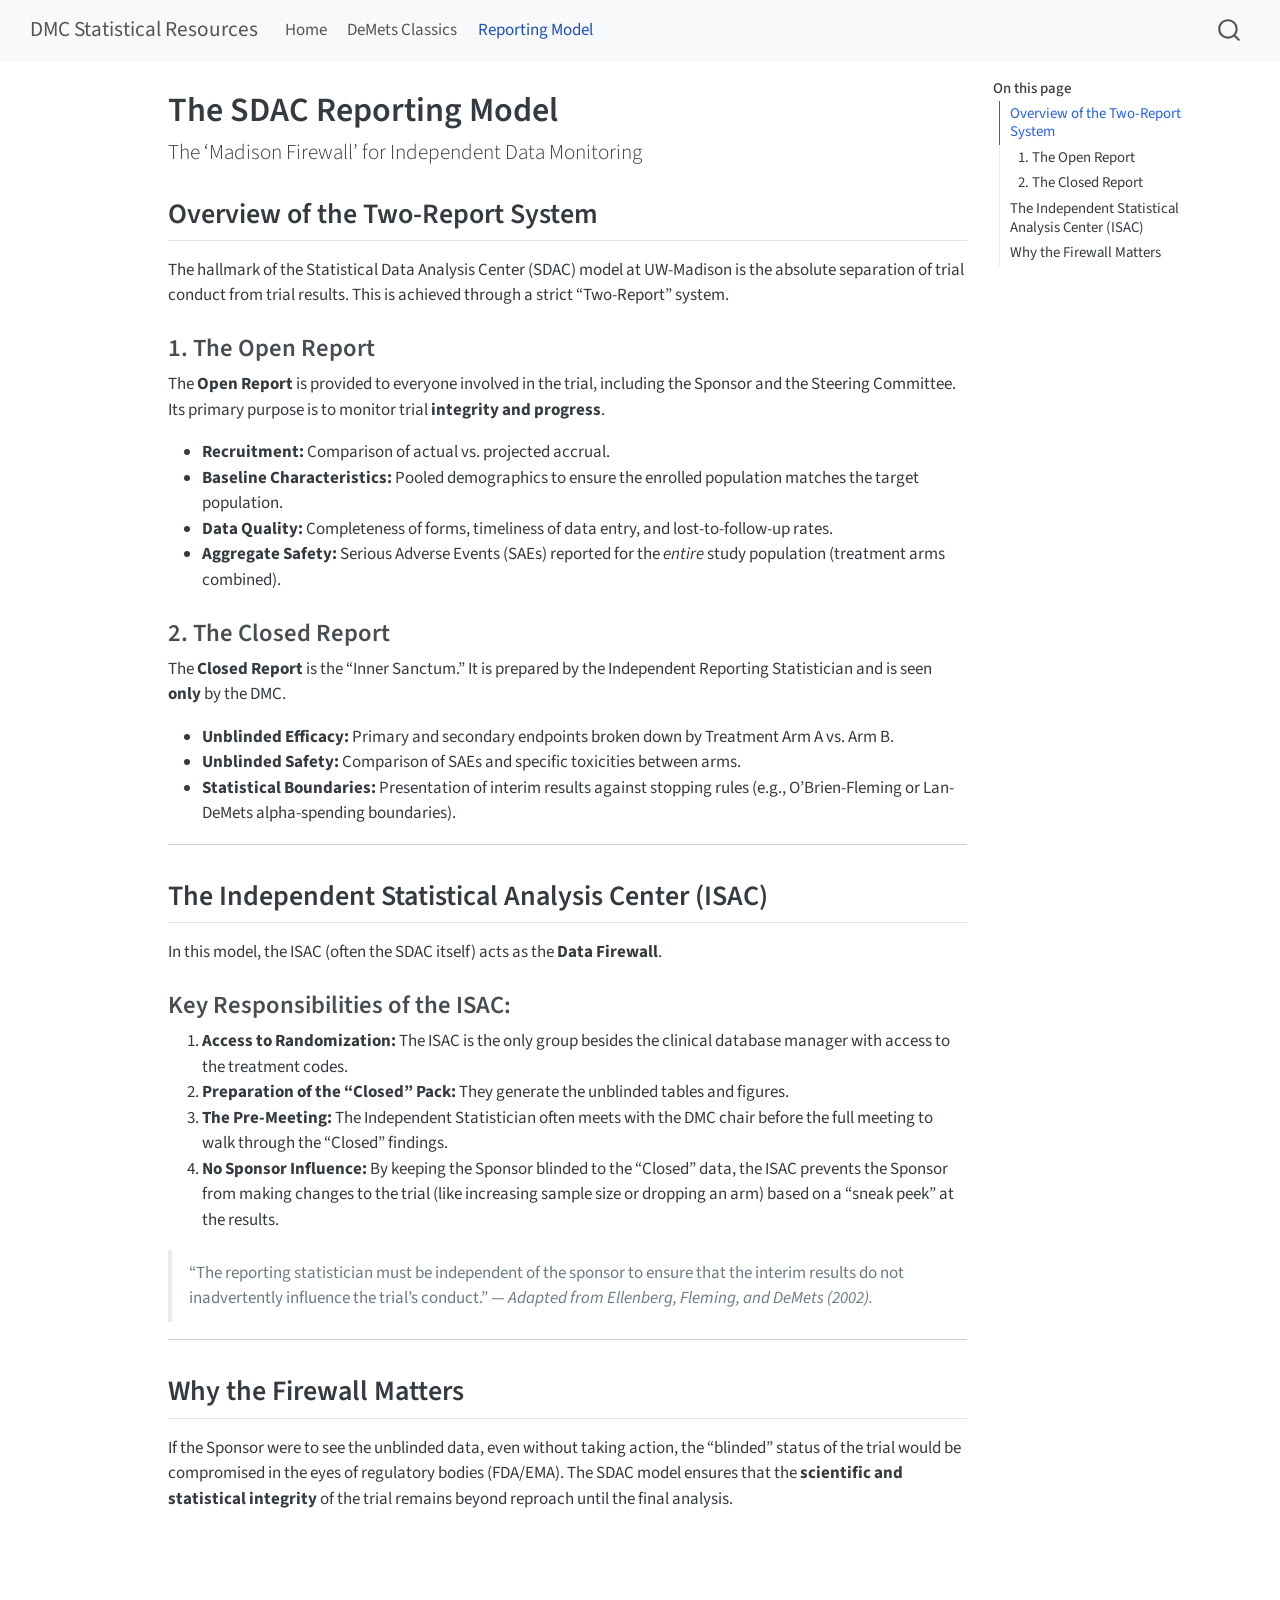
==== docs/sdac_reporting_model.html @ 87a15951 "Build website for GitHub Pages" ====
<!DOCTYPE html>
<html xmlns="http://www.w3.org/1999/xhtml" lang="en" xml:lang="en"><head>

<meta charset="utf-8">
<meta name="generator" content="quarto-1.5.57">

<meta name="viewport" content="width=device-width, initial-scale=1.0, user-scalable=yes">


<title>The SDAC Reporting Model – DMC Statistical Resources</title>
<style>
code{white-space: pre-wrap;}
span.smallcaps{font-variant: small-caps;}
div.columns{display: flex; gap: min(4vw, 1.5em);}
div.column{flex: auto; overflow-x: auto;}
div.hanging-indent{margin-left: 1.5em; text-indent: -1.5em;}
ul.task-list{list-style: none;}
ul.task-list li input[type="checkbox"] {
  width: 0.8em;
  margin: 0 0.8em 0.2em -1em; /* quarto-specific, see https://github.com/quarto-dev/quarto-cli/issues/4556 */ 
  vertical-align: middle;
}
</style>


<script src="site_libs/quarto-nav/quarto-nav.js"></script>
<script src="site_libs/quarto-nav/headroom.min.js"></script>
<script src="site_libs/clipboard/clipboard.min.js"></script>
<script src="site_libs/quarto-search/autocomplete.umd.js"></script>
<script src="site_libs/quarto-search/fuse.min.js"></script>
<script src="site_libs/quarto-search/quarto-search.js"></script>
<meta name="quarto:offset" content="./">
<script src="site_libs/quarto-html/quarto.js"></script>
<script src="site_libs/quarto-html/popper.min.js"></script>
<script src="site_libs/quarto-html/tippy.umd.min.js"></script>
<script src="site_libs/quarto-html/anchor.min.js"></script>
<link href="site_libs/quarto-html/tippy.css" rel="stylesheet">
<link href="site_libs/quarto-html/quarto-syntax-highlighting.css" rel="stylesheet" id="quarto-text-highlighting-styles">
<script src="site_libs/bootstrap/bootstrap.min.js"></script>
<link href="site_libs/bootstrap/bootstrap-icons.css" rel="stylesheet">
<link href="site_libs/bootstrap/bootstrap.min.css" rel="stylesheet" id="quarto-bootstrap" data-mode="light">
<script id="quarto-search-options" type="application/json">{
  "location": "navbar",
  "copy-button": false,
  "collapse-after": 3,
  "panel-placement": "end",
  "type": "overlay",
  "limit": 50,
  "keyboard-shortcut": [
    "f",
    "/",
    "s"
  ],
  "show-item-context": false,
  "language": {
    "search-no-results-text": "No results",
    "search-matching-documents-text": "matching documents",
    "search-copy-link-title": "Copy link to search",
    "search-hide-matches-text": "Hide additional matches",
    "search-more-match-text": "more match in this document",
    "search-more-matches-text": "more matches in this document",
    "search-clear-button-title": "Clear",
    "search-text-placeholder": "",
    "search-detached-cancel-button-title": "Cancel",
    "search-submit-button-title": "Submit",
    "search-label": "Search"
  }
}</script>


</head>

<body class="nav-fixed">

<div id="quarto-search-results"></div>
  <header id="quarto-header" class="headroom fixed-top">
    <nav class="navbar navbar-expand-lg " data-bs-theme="dark">
      <div class="navbar-container container-fluid">
      <div class="navbar-brand-container mx-auto">
    <a class="navbar-brand" href="./index.html">
    <span class="navbar-title">DMC Statistical Resources</span>
    </a>
  </div>
            <div id="quarto-search" class="" title="Search"></div>
          <button class="navbar-toggler" type="button" data-bs-toggle="collapse" data-bs-target="#navbarCollapse" aria-controls="navbarCollapse" role="menu" aria-expanded="false" aria-label="Toggle navigation" onclick="if (window.quartoToggleHeadroom) { window.quartoToggleHeadroom(); }">
  <span class="navbar-toggler-icon"></span>
</button>
          <div class="collapse navbar-collapse" id="navbarCollapse">
            <ul class="navbar-nav navbar-nav-scroll me-auto">
  <li class="nav-item">
    <a class="nav-link" href="./index.html"> 
<span class="menu-text">Home</span></a>
  </li>  
  <li class="nav-item">
    <a class="nav-link" href="./demets_classics.html"> 
<span class="menu-text">DeMets Classics</span></a>
  </li>  
  <li class="nav-item">
    <a class="nav-link active" href="./sdac_reporting_model.html" aria-current="page"> 
<span class="menu-text">Reporting Model</span></a>
  </li>  
</ul>
          </div> <!-- /navcollapse -->
            <div class="quarto-navbar-tools">
</div>
      </div> <!-- /container-fluid -->
    </nav>
</header>
<!-- content -->
<div id="quarto-content" class="quarto-container page-columns page-rows-contents page-layout-article page-navbar">
<!-- sidebar -->
<!-- margin-sidebar -->
    <div id="quarto-margin-sidebar" class="sidebar margin-sidebar">
        <nav id="TOC" role="doc-toc" class="toc-active">
    <h2 id="toc-title">On this page</h2>
   
  <ul>
  <li><a href="#overview-of-the-two-report-system" id="toc-overview-of-the-two-report-system" class="nav-link active" data-scroll-target="#overview-of-the-two-report-system">Overview of the Two-Report System</a>
  <ul class="collapse">
  <li><a href="#the-open-report" id="toc-the-open-report" class="nav-link" data-scroll-target="#the-open-report">1. The Open Report</a></li>
  <li><a href="#the-closed-report" id="toc-the-closed-report" class="nav-link" data-scroll-target="#the-closed-report">2. The Closed Report</a></li>
  </ul></li>
  <li><a href="#the-independent-statistical-analysis-center-isac" id="toc-the-independent-statistical-analysis-center-isac" class="nav-link" data-scroll-target="#the-independent-statistical-analysis-center-isac">The Independent Statistical Analysis Center (ISAC)</a>
  <ul class="collapse">
  <li><a href="#key-responsibilities-of-the-isac" id="toc-key-responsibilities-of-the-isac" class="nav-link" data-scroll-target="#key-responsibilities-of-the-isac">Key Responsibilities of the ISAC:</a></li>
  </ul></li>
  <li><a href="#why-the-firewall-matters" id="toc-why-the-firewall-matters" class="nav-link" data-scroll-target="#why-the-firewall-matters">Why the Firewall Matters</a></li>
  </ul>
</nav>
    </div>
<!-- main -->
<main class="content" id="quarto-document-content">

<header id="title-block-header" class="quarto-title-block default">
<div class="quarto-title">
<h1 class="title">The SDAC Reporting Model</h1>
<p class="subtitle lead">The ‘Madison Firewall’ for Independent Data Monitoring</p>
</div>



<div class="quarto-title-meta">

    
  
    
  </div>
  


</header>


<section id="overview-of-the-two-report-system" class="level2">
<h2 class="anchored" data-anchor-id="overview-of-the-two-report-system">Overview of the Two-Report System</h2>
<p>The hallmark of the Statistical Data Analysis Center (SDAC) model at UW-Madison is the absolute separation of trial conduct from trial results. This is achieved through a strict “Two-Report” system.</p>
<section id="the-open-report" class="level3">
<h3 class="anchored" data-anchor-id="the-open-report">1. The Open Report</h3>
<p>The <strong>Open Report</strong> is provided to everyone involved in the trial, including the Sponsor and the Steering Committee. Its primary purpose is to monitor trial <strong>integrity and progress</strong>.</p>
<ul>
<li><strong>Recruitment:</strong> Comparison of actual vs.&nbsp;projected accrual.</li>
<li><strong>Baseline Characteristics:</strong> Pooled demographics to ensure the enrolled population matches the target population.</li>
<li><strong>Data Quality:</strong> Completeness of forms, timeliness of data entry, and lost-to-follow-up rates.</li>
<li><strong>Aggregate Safety:</strong> Serious Adverse Events (SAEs) reported for the <em>entire</em> study population (treatment arms combined).</li>
</ul>
</section>
<section id="the-closed-report" class="level3">
<h3 class="anchored" data-anchor-id="the-closed-report">2. The Closed Report</h3>
<p>The <strong>Closed Report</strong> is the “Inner Sanctum.” It is prepared by the Independent Reporting Statistician and is seen <strong>only</strong> by the DMC.</p>
<ul>
<li><strong>Unblinded Efficacy:</strong> Primary and secondary endpoints broken down by Treatment Arm A vs.&nbsp;Arm B.</li>
<li><strong>Unblinded Safety:</strong> Comparison of SAEs and specific toxicities between arms.</li>
<li><strong>Statistical Boundaries:</strong> Presentation of interim results against stopping rules (e.g., O’Brien-Fleming or Lan-DeMets alpha-spending boundaries).</li>
</ul>
<hr>
</section>
</section>
<section id="the-independent-statistical-analysis-center-isac" class="level2">
<h2 class="anchored" data-anchor-id="the-independent-statistical-analysis-center-isac">The Independent Statistical Analysis Center (ISAC)</h2>
<p>In this model, the ISAC (often the SDAC itself) acts as the <strong>Data Firewall</strong>.</p>
<section id="key-responsibilities-of-the-isac" class="level3">
<h3 class="anchored" data-anchor-id="key-responsibilities-of-the-isac">Key Responsibilities of the ISAC:</h3>
<ol type="1">
<li><strong>Access to Randomization:</strong> The ISAC is the only group besides the clinical database manager with access to the treatment codes.</li>
<li><strong>Preparation of the “Closed” Pack:</strong> They generate the unblinded tables and figures.</li>
<li><strong>The Pre-Meeting:</strong> The Independent Statistician often meets with the DMC chair before the full meeting to walk through the “Closed” findings.</li>
<li><strong>No Sponsor Influence:</strong> By keeping the Sponsor blinded to the “Closed” data, the ISAC prevents the Sponsor from making changes to the trial (like increasing sample size or dropping an arm) based on a “sneak peek” at the results.</li>
</ol>
<blockquote class="blockquote">
<p>“The reporting statistician must be independent of the sponsor to ensure that the interim results do not inadvertently influence the trial’s conduct.” — <em>Adapted from Ellenberg, Fleming, and DeMets (2002).</em></p>
</blockquote>
<hr>
</section>
</section>
<section id="why-the-firewall-matters" class="level2">
<h2 class="anchored" data-anchor-id="why-the-firewall-matters">Why the Firewall Matters</h2>
<p>If the Sponsor were to see the unblinded data, even without taking action, the “blinded” status of the trial would be compromised in the eyes of regulatory bodies (FDA/EMA). The SDAC model ensures that the <strong>scientific and statistical integrity</strong> of the trial remains beyond reproach until the final analysis.</p>


</section>

</main> <!-- /main -->
<script id="quarto-html-after-body" type="application/javascript">
window.document.addEventListener("DOMContentLoaded", function (event) {
  const toggleBodyColorMode = (bsSheetEl) => {
    const mode = bsSheetEl.getAttribute("data-mode");
    const bodyEl = window.document.querySelector("body");
    if (mode === "dark") {
      bodyEl.classList.add("quarto-dark");
      bodyEl.classList.remove("quarto-light");
    } else {
      bodyEl.classList.add("quarto-light");
      bodyEl.classList.remove("quarto-dark");
    }
  }
  const toggleBodyColorPrimary = () => {
    const bsSheetEl = window.document.querySelector("link#quarto-bootstrap");
    if (bsSheetEl) {
      toggleBodyColorMode(bsSheetEl);
    }
  }
  toggleBodyColorPrimary();  
  const icon = "";
  const anchorJS = new window.AnchorJS();
  anchorJS.options = {
    placement: 'right',
    icon: icon
  };
  anchorJS.add('.anchored');
  const isCodeAnnotation = (el) => {
    for (const clz of el.classList) {
      if (clz.startsWith('code-annotation-')) {                     
        return true;
      }
    }
    return false;
  }
  const onCopySuccess = function(e) {
    // button target
    const button = e.trigger;
    // don't keep focus
    button.blur();
    // flash "checked"
    button.classList.add('code-copy-button-checked');
    var currentTitle = button.getAttribute("title");
    button.setAttribute("title", "Copied!");
    let tooltip;
    if (window.bootstrap) {
      button.setAttribute("data-bs-toggle", "tooltip");
      button.setAttribute("data-bs-placement", "left");
      button.setAttribute("data-bs-title", "Copied!");
      tooltip = new bootstrap.Tooltip(button, 
        { trigger: "manual", 
          customClass: "code-copy-button-tooltip",
          offset: [0, -8]});
      tooltip.show();    
    }
    setTimeout(function() {
      if (tooltip) {
        tooltip.hide();
        button.removeAttribute("data-bs-title");
        button.removeAttribute("data-bs-toggle");
        button.removeAttribute("data-bs-placement");
      }
      button.setAttribute("title", currentTitle);
      button.classList.remove('code-copy-button-checked');
    }, 1000);
    // clear code selection
    e.clearSelection();
  }
  const getTextToCopy = function(trigger) {
      const codeEl = trigger.previousElementSibling.cloneNode(true);
      for (const childEl of codeEl.children) {
        if (isCodeAnnotation(childEl)) {
          childEl.remove();
        }
      }
      return codeEl.innerText;
  }
  const clipboard = new window.ClipboardJS('.code-copy-button:not([data-in-quarto-modal])', {
    text: getTextToCopy
  });
  clipboard.on('success', onCopySuccess);
  if (window.document.getElementById('quarto-embedded-source-code-modal')) {
    // For code content inside modals, clipBoardJS needs to be initialized with a container option
    // TODO: Check when it could be a function (https://github.com/zenorocha/clipboard.js/issues/860)
    const clipboardModal = new window.ClipboardJS('.code-copy-button[data-in-quarto-modal]', {
      text: getTextToCopy,
      container: window.document.getElementById('quarto-embedded-source-code-modal')
    });
    clipboardModal.on('success', onCopySuccess);
  }
    var localhostRegex = new RegExp(/^(?:http|https):\/\/localhost\:?[0-9]*\//);
    var mailtoRegex = new RegExp(/^mailto:/);
      var filterRegex = new RegExp('/' + window.location.host + '/');
    var isInternal = (href) => {
        return filterRegex.test(href) || localhostRegex.test(href) || mailtoRegex.test(href);
    }
    // Inspect non-navigation links and adorn them if external
 	var links = window.document.querySelectorAll('a[href]:not(.nav-link):not(.navbar-brand):not(.toc-action):not(.sidebar-link):not(.sidebar-item-toggle):not(.pagination-link):not(.no-external):not([aria-hidden]):not(.dropdown-item):not(.quarto-navigation-tool):not(.about-link)');
    for (var i=0; i<links.length; i++) {
      const link = links[i];
      if (!isInternal(link.href)) {
        // undo the damage that might have been done by quarto-nav.js in the case of
        // links that we want to consider external
        if (link.dataset.originalHref !== undefined) {
          link.href = link.dataset.originalHref;
        }
      }
    }
  function tippyHover(el, contentFn, onTriggerFn, onUntriggerFn) {
    const config = {
      allowHTML: true,
      maxWidth: 500,
      delay: 100,
      arrow: false,
      appendTo: function(el) {
          return el.parentElement;
      },
      interactive: true,
      interactiveBorder: 10,
      theme: 'quarto',
      placement: 'bottom-start',
    };
    if (contentFn) {
      config.content = contentFn;
    }
    if (onTriggerFn) {
      config.onTrigger = onTriggerFn;
    }
    if (onUntriggerFn) {
      config.onUntrigger = onUntriggerFn;
    }
    window.tippy(el, config); 
  }
  const noterefs = window.document.querySelectorAll('a[role="doc-noteref"]');
  for (var i=0; i<noterefs.length; i++) {
    const ref = noterefs[i];
    tippyHover(ref, function() {
      // use id or data attribute instead here
      let href = ref.getAttribute('data-footnote-href') || ref.getAttribute('href');
      try { href = new URL(href).hash; } catch {}
      const id = href.replace(/^#\/?/, "");
      const note = window.document.getElementById(id);
      if (note) {
        return note.innerHTML;
      } else {
        return "";
      }
    });
  }
  const xrefs = window.document.querySelectorAll('a.quarto-xref');
  const processXRef = (id, note) => {
    // Strip column container classes
    const stripColumnClz = (el) => {
      el.classList.remove("page-full", "page-columns");
      if (el.children) {
        for (const child of el.children) {
          stripColumnClz(child);
        }
      }
    }
    stripColumnClz(note)
    if (id === null || id.startsWith('sec-')) {
      // Special case sections, only their first couple elements
      const container = document.createElement("div");
      if (note.children && note.children.length > 2) {
        container.appendChild(note.children[0].cloneNode(true));
        for (let i = 1; i < note.children.length; i++) {
          const child = note.children[i];
          if (child.tagName === "P" && child.innerText === "") {
            continue;
          } else {
            container.appendChild(child.cloneNode(true));
            break;
          }
        }
        if (window.Quarto?.typesetMath) {
          window.Quarto.typesetMath(container);
        }
        return container.innerHTML
      } else {
        if (window.Quarto?.typesetMath) {
          window.Quarto.typesetMath(note);
        }
        return note.innerHTML;
      }
    } else {
      // Remove any anchor links if they are present
      const anchorLink = note.querySelector('a.anchorjs-link');
      if (anchorLink) {
        anchorLink.remove();
      }
      if (window.Quarto?.typesetMath) {
        window.Quarto.typesetMath(note);
      }
      // TODO in 1.5, we should make sure this works without a callout special case
      if (note.classList.contains("callout")) {
        return note.outerHTML;
      } else {
        return note.innerHTML;
      }
    }
  }
  for (var i=0; i<xrefs.length; i++) {
    const xref = xrefs[i];
    tippyHover(xref, undefined, function(instance) {
      instance.disable();
      let url = xref.getAttribute('href');
      let hash = undefined; 
      if (url.startsWith('#')) {
        hash = url;
      } else {
        try { hash = new URL(url).hash; } catch {}
      }
      if (hash) {
        const id = hash.replace(/^#\/?/, "");
        const note = window.document.getElementById(id);
        if (note !== null) {
          try {
            const html = processXRef(id, note.cloneNode(true));
            instance.setContent(html);
          } finally {
            instance.enable();
            instance.show();
          }
        } else {
          // See if we can fetch this
          fetch(url.split('#')[0])
          .then(res => res.text())
          .then(html => {
            const parser = new DOMParser();
            const htmlDoc = parser.parseFromString(html, "text/html");
            const note = htmlDoc.getElementById(id);
            if (note !== null) {
              const html = processXRef(id, note);
              instance.setContent(html);
            } 
          }).finally(() => {
            instance.enable();
            instance.show();
          });
        }
      } else {
        // See if we can fetch a full url (with no hash to target)
        // This is a special case and we should probably do some content thinning / targeting
        fetch(url)
        .then(res => res.text())
        .then(html => {
          const parser = new DOMParser();
          const htmlDoc = parser.parseFromString(html, "text/html");
          const note = htmlDoc.querySelector('main.content');
          if (note !== null) {
            // This should only happen for chapter cross references
            // (since there is no id in the URL)
            // remove the first header
            if (note.children.length > 0 && note.children[0].tagName === "HEADER") {
              note.children[0].remove();
            }
            const html = processXRef(null, note);
            instance.setContent(html);
          } 
        }).finally(() => {
          instance.enable();
          instance.show();
        });
      }
    }, function(instance) {
    });
  }
      let selectedAnnoteEl;
      const selectorForAnnotation = ( cell, annotation) => {
        let cellAttr = 'data-code-cell="' + cell + '"';
        let lineAttr = 'data-code-annotation="' +  annotation + '"';
        const selector = 'span[' + cellAttr + '][' + lineAttr + ']';
        return selector;
      }
      const selectCodeLines = (annoteEl) => {
        const doc = window.document;
        const targetCell = annoteEl.getAttribute("data-target-cell");
        const targetAnnotation = annoteEl.getAttribute("data-target-annotation");
        const annoteSpan = window.document.querySelector(selectorForAnnotation(targetCell, targetAnnotation));
        const lines = annoteSpan.getAttribute("data-code-lines").split(",");
        const lineIds = lines.map((line) => {
          return targetCell + "-" + line;
        })
        let top = null;
        let height = null;
        let parent = null;
        if (lineIds.length > 0) {
            //compute the position of the single el (top and bottom and make a div)
            const el = window.document.getElementById(lineIds[0]);
            top = el.offsetTop;
            height = el.offsetHeight;
            parent = el.parentElement.parentElement;
          if (lineIds.length > 1) {
            const lastEl = window.document.getElementById(lineIds[lineIds.length - 1]);
            const bottom = lastEl.offsetTop + lastEl.offsetHeight;
            height = bottom - top;
          }
          if (top !== null && height !== null && parent !== null) {
            // cook up a div (if necessary) and position it 
            let div = window.document.getElementById("code-annotation-line-highlight");
            if (div === null) {
              div = window.document.createElement("div");
              div.setAttribute("id", "code-annotation-line-highlight");
              div.style.position = 'absolute';
              parent.appendChild(div);
            }
            div.style.top = top - 2 + "px";
            div.style.height = height + 4 + "px";
            div.style.left = 0;
            let gutterDiv = window.document.getElementById("code-annotation-line-highlight-gutter");
            if (gutterDiv === null) {
              gutterDiv = window.document.createElement("div");
              gutterDiv.setAttribute("id", "code-annotation-line-highlight-gutter");
              gutterDiv.style.position = 'absolute';
              const codeCell = window.document.getElementById(targetCell);
              const gutter = codeCell.querySelector('.code-annotation-gutter');
              gutter.appendChild(gutterDiv);
            }
            gutterDiv.style.top = top - 2 + "px";
            gutterDiv.style.height = height + 4 + "px";
          }
          selectedAnnoteEl = annoteEl;
        }
      };
      const unselectCodeLines = () => {
        const elementsIds = ["code-annotation-line-highlight", "code-annotation-line-highlight-gutter"];
        elementsIds.forEach((elId) => {
          const div = window.document.getElementById(elId);
          if (div) {
            div.remove();
          }
        });
        selectedAnnoteEl = undefined;
      };
        // Handle positioning of the toggle
    window.addEventListener(
      "resize",
      throttle(() => {
        elRect = undefined;
        if (selectedAnnoteEl) {
          selectCodeLines(selectedAnnoteEl);
        }
      }, 10)
    );
    function throttle(fn, ms) {
    let throttle = false;
    let timer;
      return (...args) => {
        if(!throttle) { // first call gets through
            fn.apply(this, args);
            throttle = true;
        } else { // all the others get throttled
            if(timer) clearTimeout(timer); // cancel #2
            timer = setTimeout(() => {
              fn.apply(this, args);
              timer = throttle = false;
            }, ms);
        }
      };
    }
      // Attach click handler to the DT
      const annoteDls = window.document.querySelectorAll('dt[data-target-cell]');
      for (const annoteDlNode of annoteDls) {
        annoteDlNode.addEventListener('click', (event) => {
          const clickedEl = event.target;
          if (clickedEl !== selectedAnnoteEl) {
            unselectCodeLines();
            const activeEl = window.document.querySelector('dt[data-target-cell].code-annotation-active');
            if (activeEl) {
              activeEl.classList.remove('code-annotation-active');
            }
            selectCodeLines(clickedEl);
            clickedEl.classList.add('code-annotation-active');
          } else {
            // Unselect the line
            unselectCodeLines();
            clickedEl.classList.remove('code-annotation-active');
          }
        });
      }
  const findCites = (el) => {
    const parentEl = el.parentElement;
    if (parentEl) {
      const cites = parentEl.dataset.cites;
      if (cites) {
        return {
          el,
          cites: cites.split(' ')
        };
      } else {
        return findCites(el.parentElement)
      }
    } else {
      return undefined;
    }
  };
  var bibliorefs = window.document.querySelectorAll('a[role="doc-biblioref"]');
  for (var i=0; i<bibliorefs.length; i++) {
    const ref = bibliorefs[i];
    const citeInfo = findCites(ref);
    if (citeInfo) {
      tippyHover(citeInfo.el, function() {
        var popup = window.document.createElement('div');
        citeInfo.cites.forEach(function(cite) {
          var citeDiv = window.document.createElement('div');
          citeDiv.classList.add('hanging-indent');
          citeDiv.classList.add('csl-entry');
          var biblioDiv = window.document.getElementById('ref-' + cite);
          if (biblioDiv) {
            citeDiv.innerHTML = biblioDiv.innerHTML;
          }
          popup.appendChild(citeDiv);
        });
        return popup.innerHTML;
      });
    }
  }
});
</script>
</div> <!-- /content -->




</body></html>
---- docs/site_libs/quarto-html/tippy.css ----
.tippy-box[data-animation=fade][data-state=hidden]{opacity:0}[data-tippy-root]{max-width:calc(100vw - 10px)}.tippy-box{position:relative;background-color:#333;color:#fff;border-radius:4px;font-size:14px;line-height:1.4;white-space:normal;outline:0;transition-property:transform,visibility,opacity}.tippy-box[data-placement^=top]>.tippy-arrow{bottom:0}.tippy-box[data-placement^=top]>.tippy-arrow:before{bottom:-7px;left:0;border-width:8px 8px 0;border-top-color:initial;transform-origin:center top}.tippy-box[data-placement^=bottom]>.tippy-arrow{top:0}.tippy-box[data-placement^=bottom]>.tippy-arrow:before{top:-7px;left:0;border-width:0 8px 8px;border-bottom-color:initial;transform-origin:center bottom}.tippy-box[data-placement^=left]>.tippy-arrow{right:0}.tippy-box[data-placement^=left]>.tippy-arrow:before{border-width:8px 0 8px 8px;border-left-color:initial;right:-7px;transform-origin:center left}.tippy-box[data-placement^=right]>.tippy-arrow{left:0}.tippy-box[data-placement^=right]>.tippy-arrow:before{left:-7px;border-width:8px 8px 8px 0;border-right-color:initial;transform-origin:center right}.tippy-box[data-inertia][data-state=visible]{transition-timing-function:cubic-bezier(.54,1.5,.38,1.11)}.tippy-arrow{width:16px;height:16px;color:#333}.tippy-arrow:before{content:"";position:absolute;border-color:transparent;border-style:solid}.tippy-content{position:relative;padding:5px 9px;z-index:1}
---- docs/site_libs/quarto-html/quarto-syntax-highlighting.css ----
/* quarto syntax highlight colors */
:root {
  --quarto-hl-ot-color: #003B4F;
  --quarto-hl-at-color: #657422;
  --quarto-hl-ss-color: #20794D;
  --quarto-hl-an-color: #5E5E5E;
  --quarto-hl-fu-color: #4758AB;
  --quarto-hl-st-color: #20794D;
  --quarto-hl-cf-color: #003B4F;
  --quarto-hl-op-color: #5E5E5E;
  --quarto-hl-er-color: #AD0000;
  --quarto-hl-bn-color: #AD0000;
  --quarto-hl-al-color: #AD0000;
  --quarto-hl-va-color: #111111;
  --quarto-hl-bu-color: inherit;
  --quarto-hl-ex-color: inherit;
  --quarto-hl-pp-color: #AD0000;
  --quarto-hl-in-color: #5E5E5E;
  --quarto-hl-vs-color: #20794D;
  --quarto-hl-wa-color: #5E5E5E;
  --quarto-hl-do-color: #5E5E5E;
  --quarto-hl-im-color: #00769E;
  --quarto-hl-ch-color: #20794D;
  --quarto-hl-dt-color: #AD0000;
  --quarto-hl-fl-color: #AD0000;
  --quarto-hl-co-color: #5E5E5E;
  --quarto-hl-cv-color: #5E5E5E;
  --quarto-hl-cn-color: #8f5902;
  --quarto-hl-sc-color: #5E5E5E;
  --quarto-hl-dv-color: #AD0000;
  --quarto-hl-kw-color: #003B4F;
}

/* other quarto variables */
:root {
  --quarto-font-monospace: SFMono-Regular, Menlo, Monaco, Consolas, "Liberation Mono", "Courier New", monospace;
}

pre > code.sourceCode > span {
  color: #003B4F;
}

code span {
  color: #003B4F;
}

code.sourceCode > span {
  color: #003B4F;
}

div.sourceCode,
div.sourceCode pre.sourceCode {
  color: #003B4F;
}

code span.ot {
  color: #003B4F;
  font-style: inherit;
}

code span.at {
  color: #657422;
  font-style: inherit;
}

code span.ss {
  color: #20794D;
  font-style: inherit;
}

code span.an {
  color: #5E5E5E;
  font-style: inherit;
}

code span.fu {
  color: #4758AB;
  font-style: inherit;
}

code span.st {
  color: #20794D;
  font-style: inherit;
}

code span.cf {
  color: #003B4F;
  font-weight: bold;
  font-style: inherit;
}

code span.op {
  color: #5E5E5E;
  font-style: inherit;
}

code span.er {
  color: #AD0000;
  font-style: inherit;
}

code span.bn {
  color: #AD0000;
  font-style: inherit;
}

code span.al {
  color: #AD0000;
  font-style: inherit;
}

code span.va {
  color: #111111;
  font-style: inherit;
}

code span.bu {
  font-style: inherit;
}

code span.ex {
  font-style: inherit;
}

code span.pp {
  color: #AD0000;
  font-style: inherit;
}

code span.in {
  color: #5E5E5E;
  font-style: inherit;
}

code span.vs {
  color: #20794D;
  font-style: inherit;
}

code span.wa {
  color: #5E5E5E;
  font-style: italic;
}

code span.do {
  color: #5E5E5E;
  font-style: italic;
}

code span.im {
  color: #00769E;
  font-style: inherit;
}

code span.ch {
  color: #20794D;
  font-style: inherit;
}

code span.dt {
  color: #AD0000;
  font-style: inherit;
}

code span.fl {
  color: #AD0000;
  font-style: inherit;
}

code span.co {
  color: #5E5E5E;
  font-style: inherit;
}

code span.cv {
  color: #5E5E5E;
  font-style: italic;
}

code span.cn {
  color: #8f5902;
  font-style: inherit;
}

code span.sc {
  color: #5E5E5E;
  font-style: inherit;
}

code span.dv {
  color: #AD0000;
  font-style: inherit;
}

code span.kw {
  color: #003B4F;
  font-weight: bold;
  font-style: inherit;
}

.prevent-inlining {
  content: "</";
}

/*# sourceMappingURL=debc5d5d77c3f9108843748ff7464032.css.map */
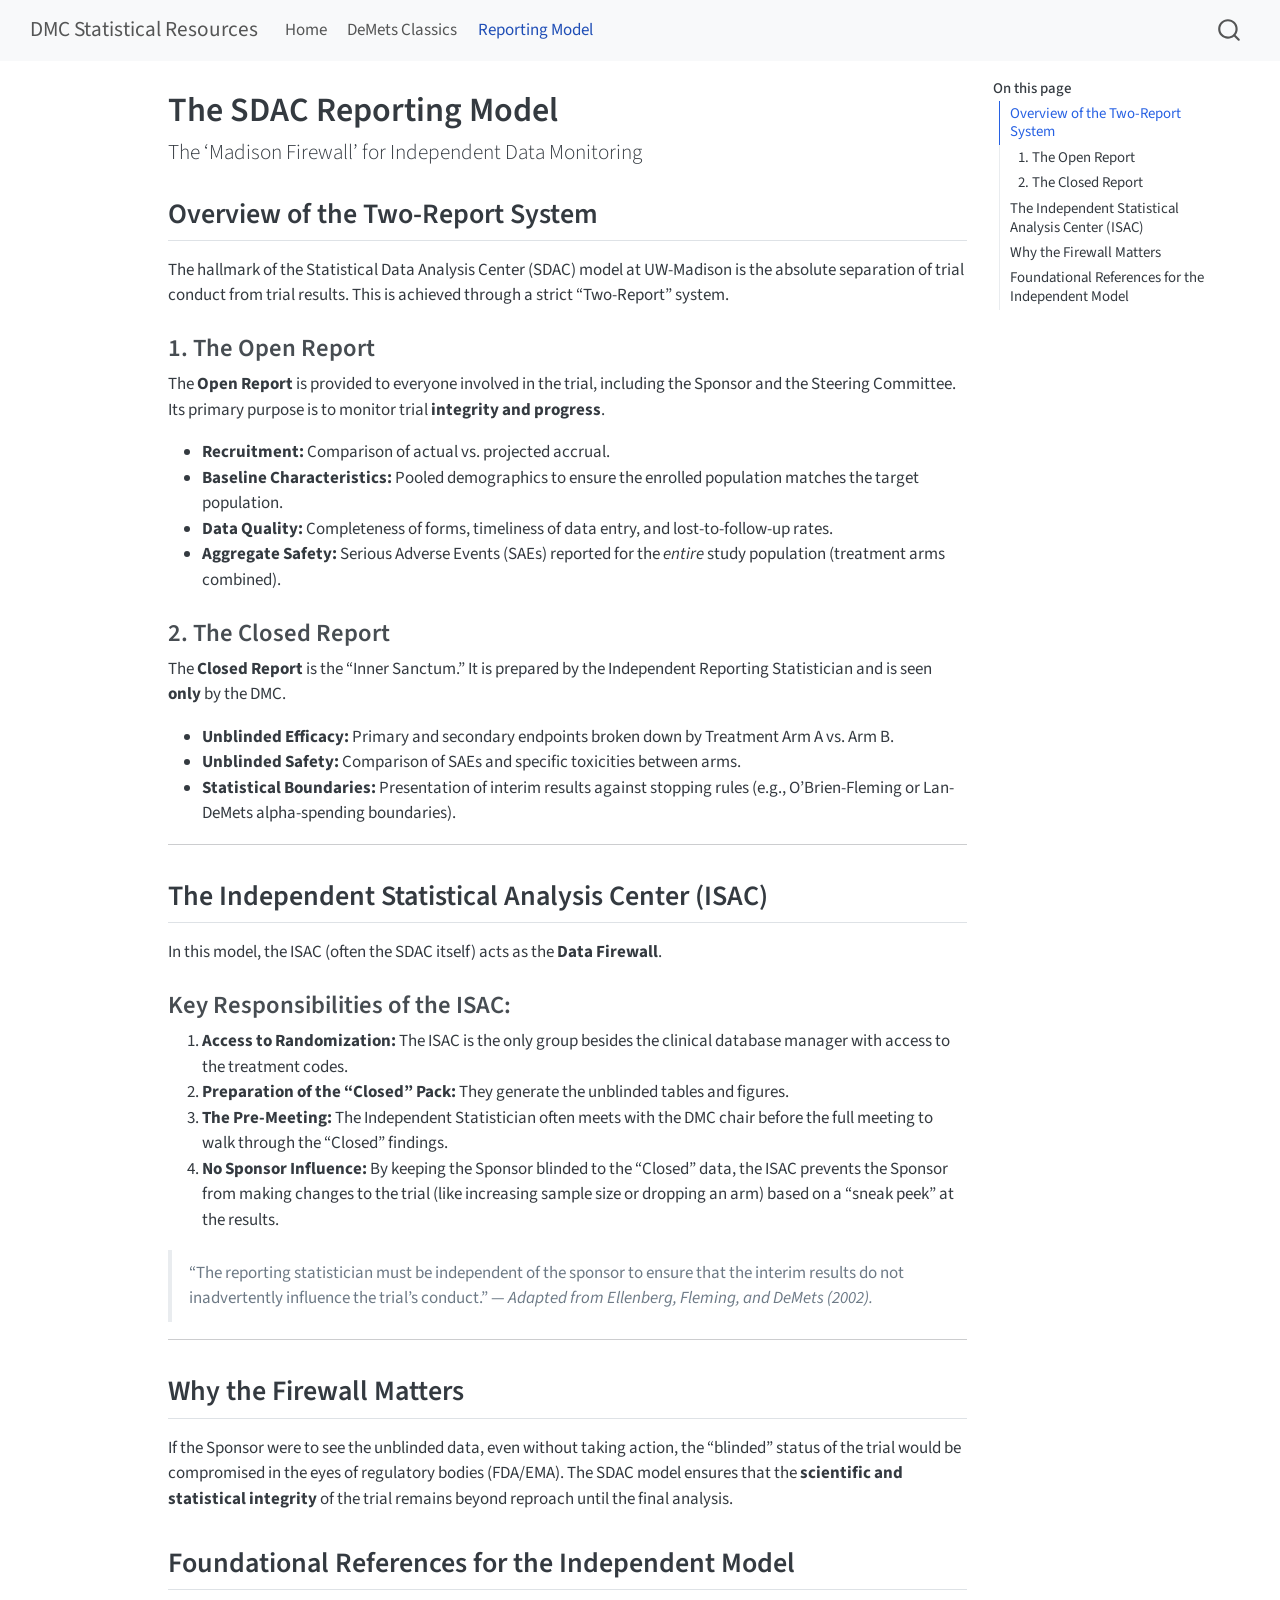
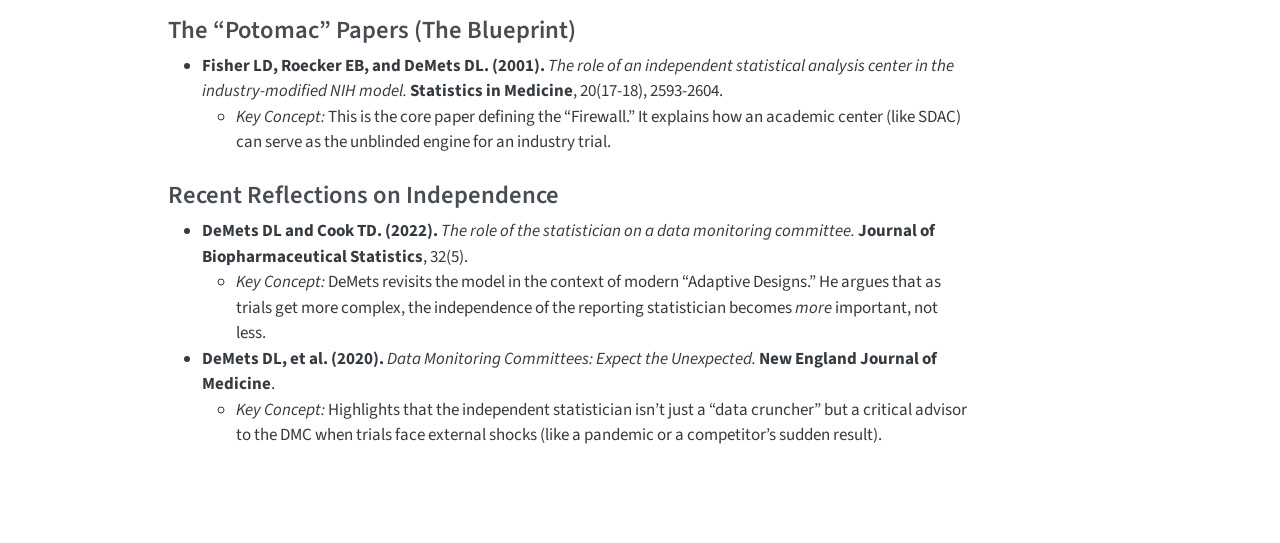
==== commit 3e3fe3eb: "Added Fisher and modern DeMets references to reporting model" ====
--- a/docs/sdac_reporting_model.html
+++ b/docs/sdac_reporting_model.html
@@ -125,6 +125,11 @@
   <li><a href="#key-responsibilities-of-the-isac" id="toc-key-responsibilities-of-the-isac" class="nav-link" data-scroll-target="#key-responsibilities-of-the-isac">Key Responsibilities of the ISAC:</a></li>
   </ul></li>
   <li><a href="#why-the-firewall-matters" id="toc-why-the-firewall-matters" class="nav-link" data-scroll-target="#why-the-firewall-matters">Why the Firewall Matters</a></li>
+  <li><a href="#foundational-references-for-the-independent-model" id="toc-foundational-references-for-the-independent-model" class="nav-link" data-scroll-target="#foundational-references-for-the-independent-model">Foundational References for the Independent Model</a>
+  <ul class="collapse">
+  <li><a href="#the-potomac-papers-the-blueprint" id="toc-the-potomac-papers-the-blueprint" class="nav-link" data-scroll-target="#the-potomac-papers-the-blueprint">The “Potomac” Papers (The Blueprint)</a></li>
+  <li><a href="#recent-reflections-on-independence" id="toc-recent-reflections-on-independence" class="nav-link" data-scroll-target="#recent-reflections-on-independence">Recent Reflections on Independence</a></li>
+  </ul></li>
   </ul>
 </nav>
     </div>
@@ -195,8 +200,33 @@
 <section id="why-the-firewall-matters" class="level2">
 <h2 class="anchored" data-anchor-id="why-the-firewall-matters">Why the Firewall Matters</h2>
 <p>If the Sponsor were to see the unblinded data, even without taking action, the “blinded” status of the trial would be compromised in the eyes of regulatory bodies (FDA/EMA). The SDAC model ensures that the <strong>scientific and statistical integrity</strong> of the trial remains beyond reproach until the final analysis.</p>
-
-
+</section>
+<section id="foundational-references-for-the-independent-model" class="level2">
+<h2 class="anchored" data-anchor-id="foundational-references-for-the-independent-model">Foundational References for the Independent Model</h2>
+<section id="the-potomac-papers-the-blueprint" class="level3">
+<h3 class="anchored" data-anchor-id="the-potomac-papers-the-blueprint">The “Potomac” Papers (The Blueprint)</h3>
+<ul>
+<li><strong>Fisher LD, Roecker EB, and DeMets DL. (2001).</strong> <em>The role of an independent statistical analysis center in the industry-modified NIH model.</em> <strong>Statistics in Medicine</strong>, 20(17-18), 2593-2604.
+<ul>
+<li><em>Key Concept:</em> This is the core paper defining the “Firewall.” It explains how an academic center (like SDAC) can serve as the unblinded engine for an industry trial.</li>
+</ul></li>
+</ul>
+</section>
+<section id="recent-reflections-on-independence" class="level3">
+<h3 class="anchored" data-anchor-id="recent-reflections-on-independence">Recent Reflections on Independence</h3>
+<ul>
+<li><strong>DeMets DL and Cook TD. (2022).</strong> <em>The role of the statistician on a data monitoring committee.</em> <strong>Journal of Biopharmaceutical Statistics</strong>, 32(5).
+<ul>
+<li><em>Key Concept:</em> DeMets revisits the model in the context of modern “Adaptive Designs.” He argues that as trials get more complex, the independence of the reporting statistician becomes <em>more</em> important, not less.</li>
+</ul></li>
+<li><strong>DeMets DL, et al.&nbsp;(2020).</strong> <em>Data Monitoring Committees: Expect the Unexpected.</em> <strong>New England Journal of Medicine</strong>.
+<ul>
+<li><em>Key Concept:</em> Highlights that the independent statistician isn’t just a “data cruncher” but a critical advisor to the DMC when trials face external shocks (like a pandemic or a competitor’s sudden result).</li>
+</ul></li>
+</ul>
+
+
+</section>
 </section>
 
 </main> <!-- /main -->
